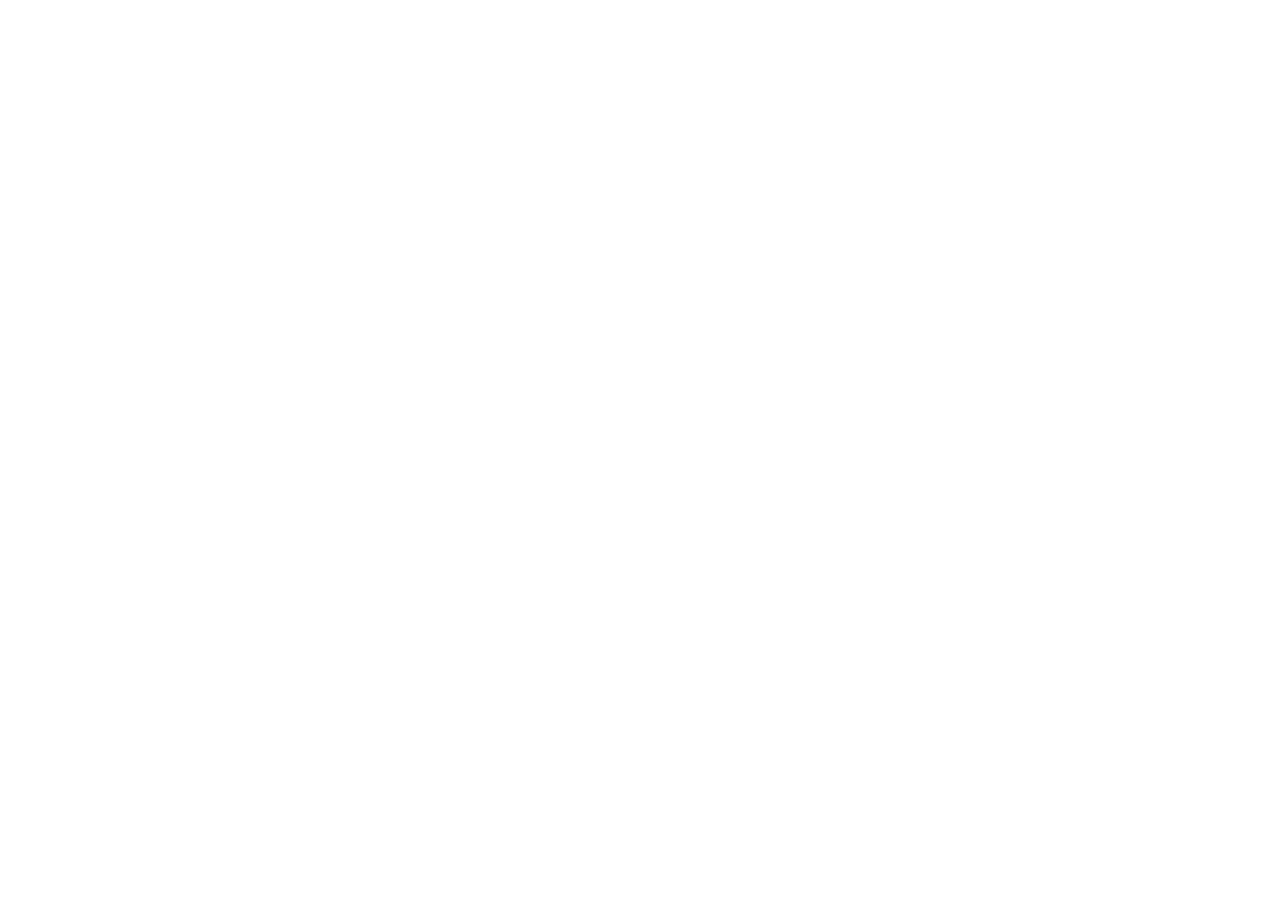
==== join.html @ 3dbab54a "project_naver_login_join 시작" ====
<!DOCTYPE html>
<html lang="ko">
<head>
    <meta charset="UTF-8">
    <meta name="viewport" content="width=device-width, initial-scale=1.0">
    <meta name="keywords" content="">
    <meta name="description" content="">
    <title>NAVER</title>
    <link rel="stylesheet" href="./style/reset.css">
    <link rel="stylesheet" href="./style/common.css">
    <link rel="stylesheet" href="./style/join.css">
    <link href="https://fonts.googleapis.com/css2?family=Nanum+Gothic:wght@400;700;800&display=swap" rel="stylesheet">
</head>
<body>
    
</body>
</html>
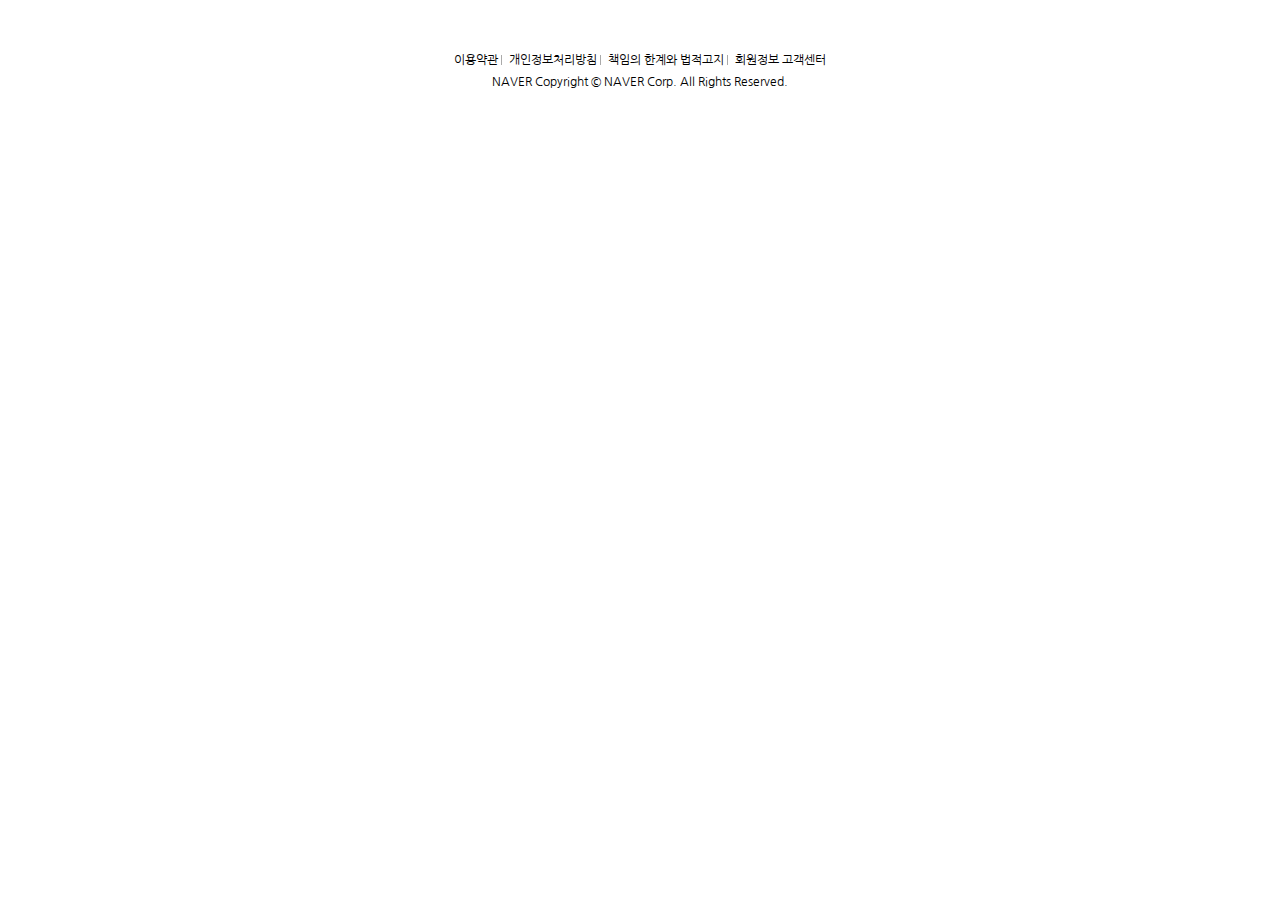
==== commit c6f4611c: "로그인 수정" ====
--- a/join.html
+++ b/join.html
@@ -12,6 +12,17 @@
     <link href="https://fonts.googleapis.com/css2?family=Nanum+Gothic:wght@400;700;800&display=swap" rel="stylesheet">
 </head>
 <body>
-    
+    <main>
+        
+    </main>
+    <footer>
+        <div class="law">
+            <a href="#">이용약관</a>
+            <a href="#">개인정보처리방침</a>
+            <a href="#">책임의 한계와 법적고지</a>
+            <a href="#">회원정보 고객센터</a>
+        </div>
+        <p>NAVER Copyright © NAVER Corp. All Rights Reserved.</p>
+    </footer>
 </body>
 </html>--- a/style/common.css
+++ b/style/common.css
@@ -0,0 +1,37 @@
+/* header */
+header {
+    width: 768px; height: 33px;
+    margin: 0 auto;
+}
+header #language {
+    padding: 5px 10px;
+    float: right;
+}
+header .language option {}
+/* footer */
+footer {
+    width: 100%; margin: 0 auto;
+    padding: 50px 0;
+    display: flex;
+    flex-flow: column nowrap;
+    align-items: center;
+}
+footer .law {
+    margin:0 0 10px;
+}
+footer .law a {
+    font-size: 0.75rem;
+    
+}
+footer .law a::after {
+    background-color: #aaa; width: 1px; height: 10px;
+    content: ''; display: inline-block;
+    position: relative; top: 1px;
+    margin: 0 3px 0 3px;
+}
+footer .law a:last-child:after {
+    display: none;
+}
+footer p {
+    font-size: 0.75rem;
+}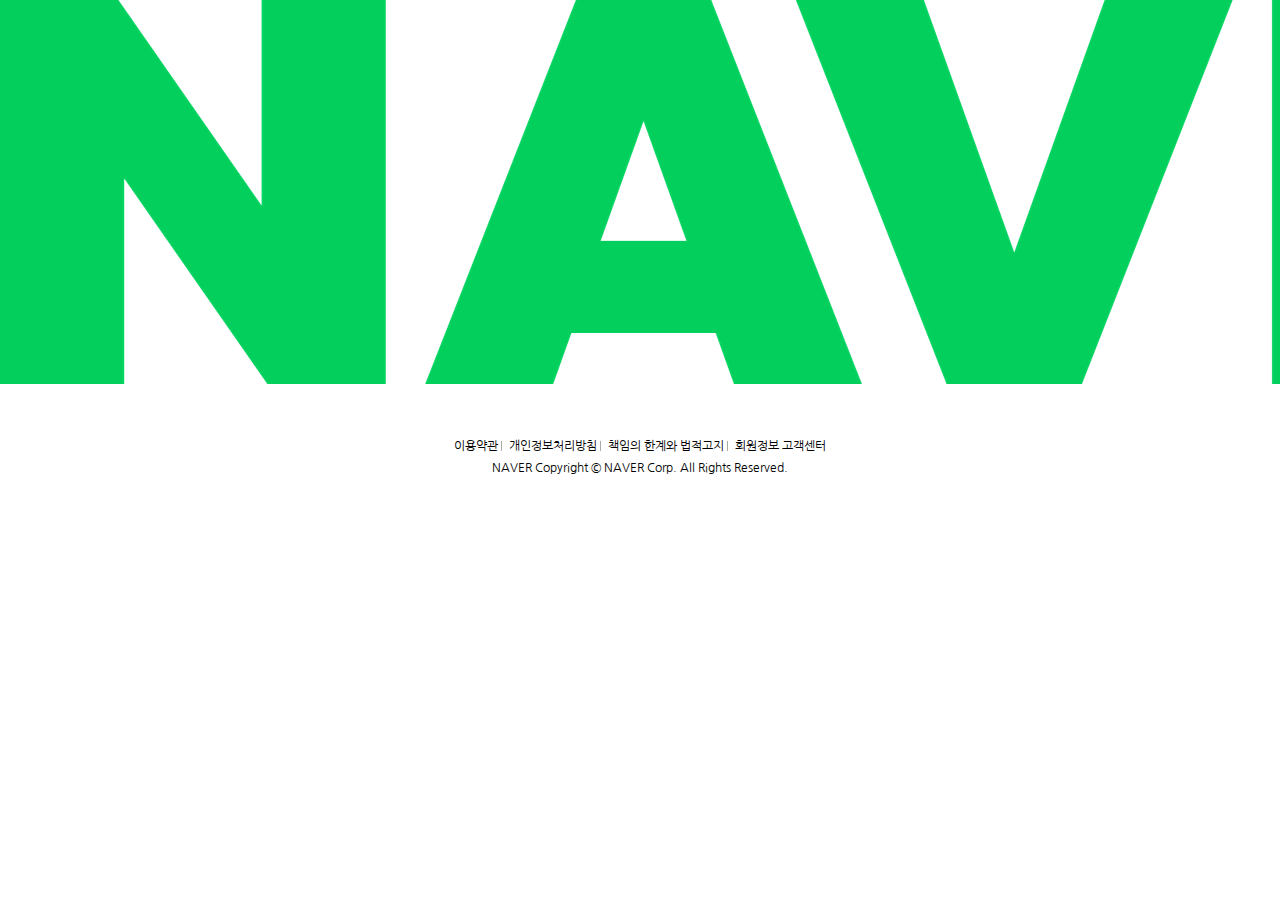
==== commit ca66999f: "law 완성" ====
--- a/join.html
+++ b/join.html
@@ -13,7 +13,35 @@
 </head>
 <body>
     <main>
-        
+        <div class="join">
+            <h1><a href="./index.html"><img src="./images/Naver_Logotype.svg.png" alt="네이버"></a></h1>
+            <form action="#" method="post" id="joinFrm">
+                <fieldset>
+                    <legend class="skip">
+                        <dl>
+                            <dt>아이디</dt>
+                            <dd>
+                                <input type="text" >
+                            </dd>
+                            <dt></dt>
+                            <dd></dd>
+                            <dt></dt>
+                            <dd></dd>
+                            <dt></dt>
+                            <dd></dd>
+                            <dt></dt>
+                            <dd></dd>
+                            <dd></dd>
+                            <dd></dd>
+                            <dt></dt>
+                            <dd></dd>
+                            <dt></dt>
+                            <dd></dd>
+                        </dl>
+                    </legend>
+                </fieldset>
+            </form>
+        </div>
     </main>
     <footer>
         <div class="law">
--- a/style/common.css
+++ b/style/common.css
@@ -6,6 +6,7 @@
 header #language {
     padding: 5px 10px;
     float: right;
+    border: 1px solid #aaa;
 }
 header .language option {}
 /* footer */
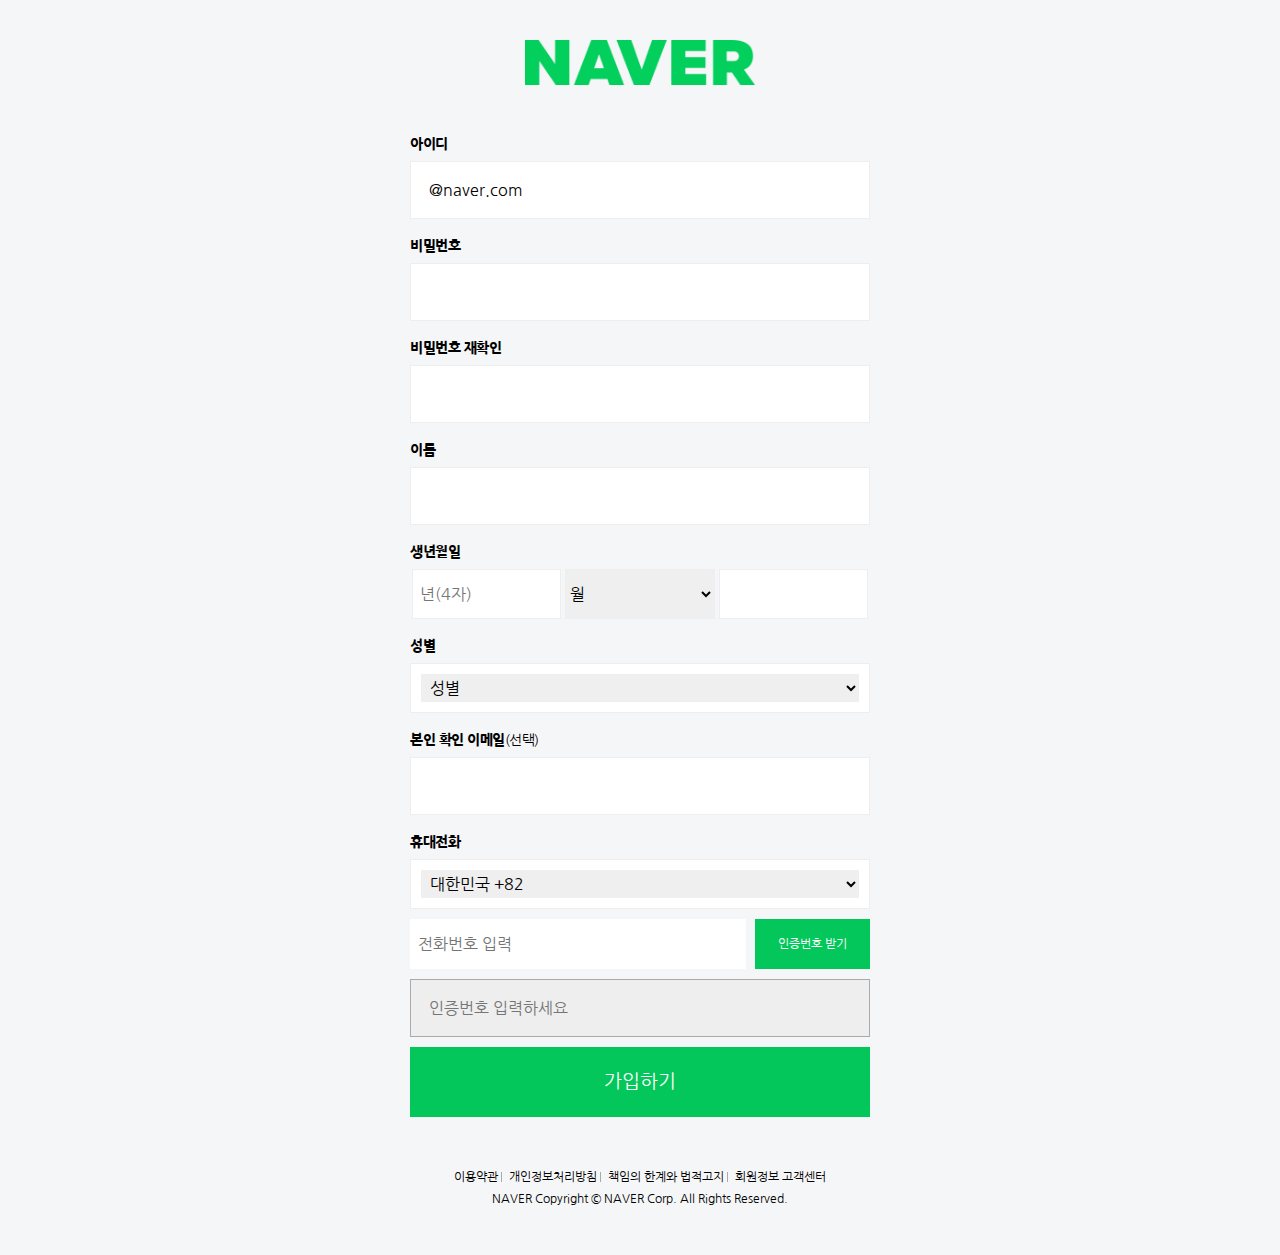
==== commit 885ccafb: "project_naver_login_join 완성" ====
--- a/join.html
+++ b/join.html
@@ -5,7 +5,7 @@
     <meta name="viewport" content="width=device-width, initial-scale=1.0">
     <meta name="keywords" content="">
     <meta name="description" content="">
-    <title>NAVER</title>
+    <title>네이버 | 회원가입</title>
     <link rel="stylesheet" href="./style/reset.css">
     <link rel="stylesheet" href="./style/common.css">
     <link rel="stylesheet" href="./style/join.css">
@@ -15,32 +15,72 @@
     <main>
         <div class="join">
             <h1><a href="./index.html"><img src="./images/Naver_Logotype.svg.png" alt="네이버"></a></h1>
-            <form action="#" method="post" id="joinFrm">
-                <fieldset>
-                    <legend class="skip">
+            <div class="content">
+                <form action="#" method="post" id="joinFrm">
+                    <fieldset>
+                        <legend class="skip">가입양식</legend>
                         <dl>
                             <dt>아이디</dt>
                             <dd>
-                                <input type="text" >
+                                <input type="text" name="userId" value="@naver.com" >
                             </dd>
-                            <dt></dt>
-                            <dd></dd>
-                            <dt></dt>
-                            <dd></dd>
-                            <dt></dt>
-                            <dd></dd>
-                            <dt></dt>
-                            <dd></dd>
-                            <dd></dd>
-                            <dd></dd>
-                            <dt></dt>
-                            <dd></dd>
-                            <dt></dt>
-                            <dd></dd>
+                            <dt>비밀번호</dt>
+                            <dd><input type="password" name="userPwd"></dd>
+                            <dt>비밀번호 재확인</dt>
+                            <dd><input type="password" name="userRePwd"></dd>
+                            <dt>이름</dt>
+                            <dd><input type="text" name="userName"></dd>
+                            <dt>생년월일</dt>
+                            <dd class="birthDay">
+                                <input type="text" name="year" placeholder="년(4자)" maxlength="4">
+                                <select name="userBirth" id="userBirth">
+                                    <option value="month">월</option>
+                                    <option value="january">1</option>
+                                    <option value="february">2</option>
+                                    <option value="march">3</option>
+                                    <option value="april">4</option>
+                                    <option value="may">5</option>
+                                    <option value="june">6</option>
+                                    <option value="july">7</option>
+                                    <option value="august">8</option>
+                                    <option value="september">9</option>
+                                    <option value="october">10</option>
+                                    <option value="november">11</option>
+                                    <option value="december">12</option>
+                                </select>
+                                <input type="text" name="day" id="day" maxlength="2">
+                            </dd>
+                            <dt>성별</dt>
+                            <dd>
+                                <select name="gender" id="gender">
+                                    <option value="gender">성별</option>
+                                    <option value="male">남</option>
+                                    <option value="female">여</option>
+                                </select>
+                            </dd>
+                            <dt>본인 확인 이메일<span>(선택)</span></dt>
+                            <dd><input type="text" name="userMail"></dd>
+                            <dt>휴대전화</dt>
+                            <dd>
+                                <select name="phone1" id="phone1">
+                                    <option value="82">대한민국 +82</option>
+                                    <option value="852">홍콩 +852</option>
+                                </select>
+                            </dd>
+                            <dd class="phoneNum">
+                                <input type="text" name="phone2" placeholder="전화번호 입력">
+                                <button type="button" id="phoneBtn">인증번호 받기</button>
+                            </dd>
+                            <dd class="certifyNum">
+                                <input type="text" name="phone3" placeholder="인증번호 입력하세요">
+                            </dd>
                         </dl>
-                    </legend>
-                </fieldset>
-            </form>
+                        <div class="submitBtn">
+                            <button type="submit" id="joinBtn">가입하기</button>
+                        </div>
+                    </fieldset>
+                </form>
+            </div>
         </div>
     </main>
     <footer>
--- a/style/join.css
+++ b/style/join.css
@@ -0,0 +1,78 @@
+body {background-color: #f5f6f7;}
+main {width: 768px; margin: 0 auto;}
+main .join {
+    display: flex; flex-flow: column nowrap;
+    align-items: center;}
+main .join h1 {margin: 40px 0;}
+main .join h1 a {}
+main .join h1 a img {width: 230px; height: 45px;}
+main .join .content {
+    width: 460px; margin: 0 auto;
+}
+main .join .content #joinFrm {}
+main .join .content #joinFrm fieldset {}
+main .join .content #joinFrm fieldset dl {
+    
+}
+main .join .content #joinFrm fieldset dl dt {
+    font-size: 0.875rem; font-weight: 800;
+    padding: 10px 0; letter-spacing: -0.5px;
+}
+main .join .content #joinFrm fieldset dl dd {
+    padding: 10px; margin-bottom: 10px;
+    border: 1px solid #eee;
+    background-color: #fff;
+}
+main .join .content #joinFrm fieldset dl dd input {
+    width: 100%;
+    padding: 8px; border: 0;
+}
+main .join .content #joinFrm fieldset dl .birthDay {
+    background: none; border: 0; margin: 0 0 10px 0; padding: 0;
+    text-align: center; 
+}
+main .join .content #joinFrm fieldset dl .birthDay input {
+    width: 32.5%; height: 50px; background-color: #fff;
+    border: 1px solid #eee; padding: 7px;
+}
+main .join .content #joinFrm fieldset dl .birthDay #userBirth {
+    width: 32.5%; height: 50px; border: 1px solid #eee;
+}
+main .join .content #joinFrm fieldset dl .birthDay #userBirth option {}
+main .join .content #joinFrm fieldset dl dd #gender {
+    width: 100%; border: 0; padding: 5px;
+}
+main .join .content #joinFrm fieldset dl dd #gender option {}
+main .join .content #joinFrm fieldset dl dt span {
+    font-size: 0.875rem;
+}
+main .join .content #joinFrm fieldset dl dd #phone1 {
+    width: 100%; border: 0; padding: 5px;
+}
+main .join .content #joinFrm fieldset dl dd #phone1 option {}
+main .join .content #joinFrm fieldset dl .phoneNum {
+    background: none; border: 0; padding: 0;
+}
+main .join .content #joinFrm fieldset dl .phoneNum input {
+    width: 73%; height: 50px; 
+}
+main .join .content #joinFrm fieldset dl .phoneNum button {
+    width: 25%; height: 50px; font-size: 0.75em;
+    background-color: #03c75a;
+    color: #fff; border: 0; float: right;
+}
+main .join .content #joinFrm fieldset dl .certifyNum {
+    background-color: #eee;
+    border: 1px solid #aaa;}
+main .join .content #joinFrm fieldset dl .certifyNum input {
+    background-color: #eee
+}
+main .join .content #joinFrm fieldset .submitBtn {
+
+}
+main .join .content #joinFrm fieldset .submitBtn #joinBtn {
+    width: 100%; height: 70px;
+    background-color: #03c75a; color: #fff;
+    font-size: 1.2rem; border: 0;
+}
+
